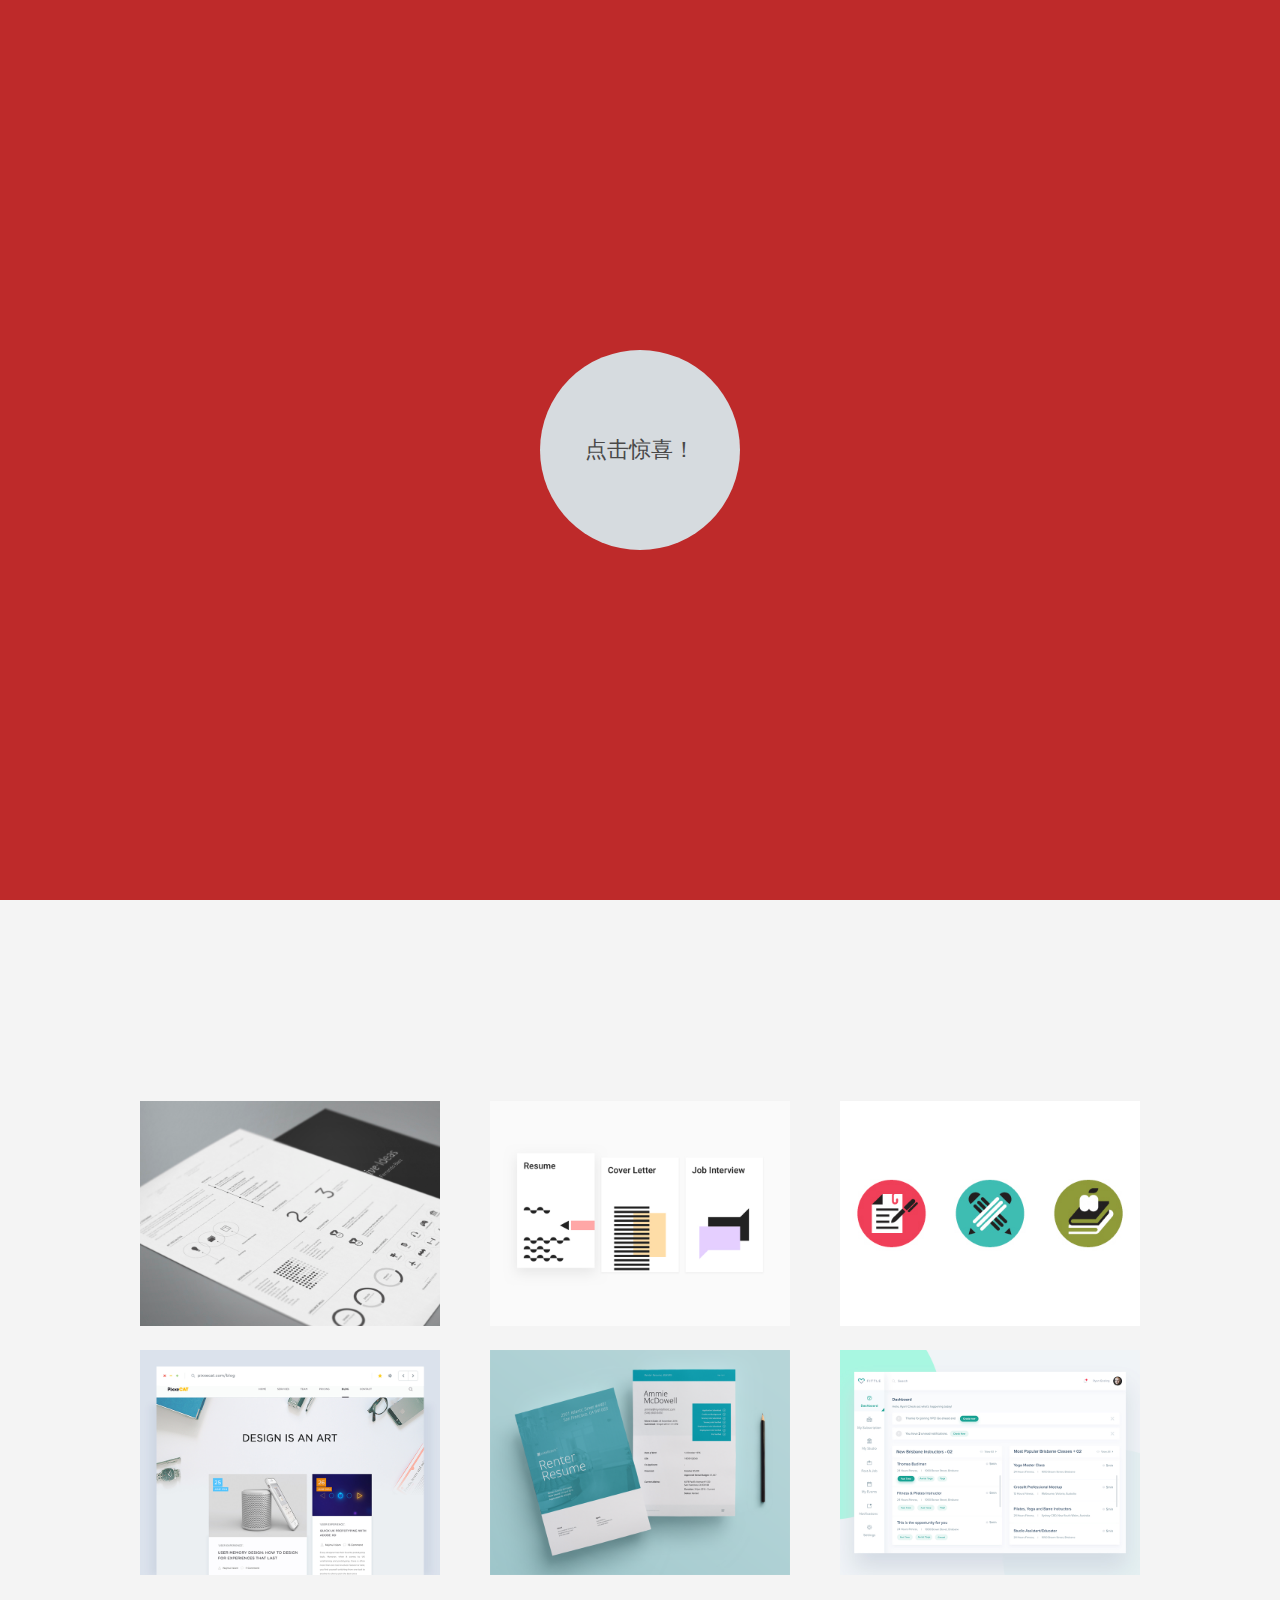
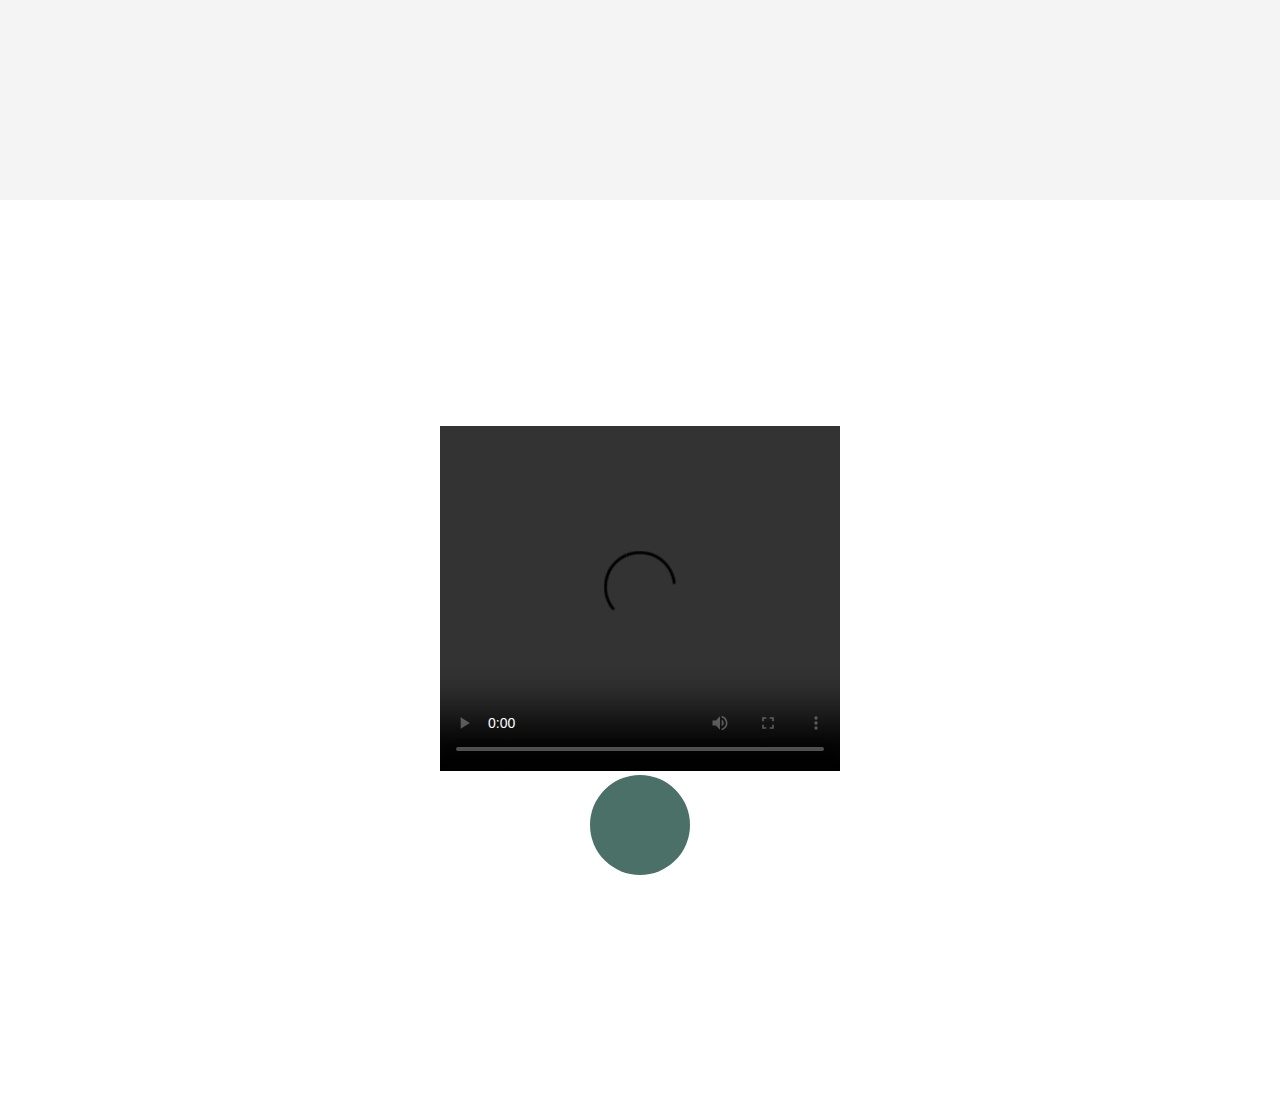
==== Birthday.html @ b4b4a497 "2" ====
<!DOCTYPE html>
<html lang="zh-en">
    <head>
        <title></title>
        <meta charset="UTF-8">
        <meta name="viewport" content="width=device-width,initial-scale=1.0">
        <meta http-equiv="X-UA-Compatible" content="ie=edge">
        <link rel="stylesheet" href="birth.css">
        <script src='js/click.js' type='text/javascript'></script>
    </head>
    <body>
        <section class="Animation">
            <div id="text" class="text" onclick="dianwo()">
                <p>点击惊喜！</p>
            </div>
            <div id="music" class="music">
                <div class="shuohua">
                    <label>我的世界我做主！</label>
                </div>
                <audio width="420px" controls="controls" loop="true">     <!-- autoplay="autoplay" -->
                    <source src="dj.mp3" type="audio/mpeg"></source>
                </audio>
            </div>
        </section>
        <section class="Picture">
            <ul>
                <li>
                    <div class="myimg">
                        <img src="images/z1.jpg" alt="">
                    </div>
                </li>
                <li>
                    <div class="myimg">
                        <img src="images/z2.jpg" alt="">
                    </div>
                </li>
                <li>
                    <div class="myimg">
                        <img src="images/z3.jpg" alt="">
                    </div>
                </li>
                <li>
                    <div class="myimg">
                        <img src="images/z4.jpg" alt="">
                    </div>
                </li>
                <li>
                    <div class="myimg">
                        <img src="images/z5.png" alt="">
                    </div>
                </li>
                <li>
                    <div class="myimg">
                        <img src="images/z6.jpg" alt="">
                    </div>
                </li>
            </ul>
        </section>
        <section class="Click">
            <div class="voice">
                <video width="400px" height="345px" controls="controls"> 
                    <source src="a.mp4" type="video/mp4"></source> 
                </video>
            </div>
            <div class="wodian" onclick="window.location='http://www.baidu.com'"></div>
        </section>
    </body>
</html>
---- birth.css ----
*{
    margin: 0;
    padding: 0;
    box-sizing: border-box;
}
img{
    max-width: 100%;
}
ul{
    list-style: none;
}
a{
    text-decoration: none;
    color:inherit;
}

@keyframes rloading{
    0%{
        transform: scale(1);
        opacity: 1;
    }
    100%{
        transform: scale(.3);
        opacity: 0.3;
    }
}

section.Animation{
    height: 100vh;
    display: flex;
    justify-content: center;
    align-items: center;
    flex-direction: column;
    background-color: rgb(190, 42, 42);
}
section.Animation .text{
    height: 200px;
    width: 200px;
    border-radius: 50%;
    font-size: 22px;
    color: #494949;
    background-color: rgb(214, 219, 223);
    display: flex;
    justify-content: center;
    align-items: center;
    flex-direction: column;
    cursor: pointer;
    animation:rloading 1.8s ease infinite alternate;
}
section.Animation .music{
    max-width: 420px;
    height: 100vh;
    display: none;
    justify-content: center;
    align-items: center;
    flex-direction: column;
}
section.Animation .music .shuohua{
    height: 90vh;
    max-width: 420px;
    margin-top: 1vh;
    flex-direction: column;
    justify-content: center;
    line-height: 90vh;
    text-align: center;
    font-size: 20px;
    color: white;
    background-color: aqua;
}
section.Picture{
    height: 100vh;
    background: rgb(244,244,244);
    display: flex;
    flex-direction: column;
    justify-content: center;
    align-items: center;
}
@media (max-width:420px){
    section.Picture{
        height: auto;
        min-height: 100vh;
    }
}
section.Picture img{
    max-width: 300px;
}
section.Picture > ul{
    display: flex;
    flex-wrap: wrap;
    max-width: 1000px;
    justify-content: space-between;
}
section.Picture > ul >li{
    margin-bottom: 20px;
}
@media (max-width:420px){
    section.Picture{
        padding: 1em;
    }
    section.Picture > ul{
        justify-content: center;
    }
}
section.Click{
    height: 100vh;
    display: flex;
    justify-content: center;
    align-items: center;
    flex-direction: column;
}
section.Click .wodian{
    height: 100px;
    width: 100px;
    border-radius: 50%;
    background-color: rgb(74, 112, 104);
    display: flex;
    justify-content: center;
    align-items: center;
    flex-direction: column;
    cursor: pointer;
}
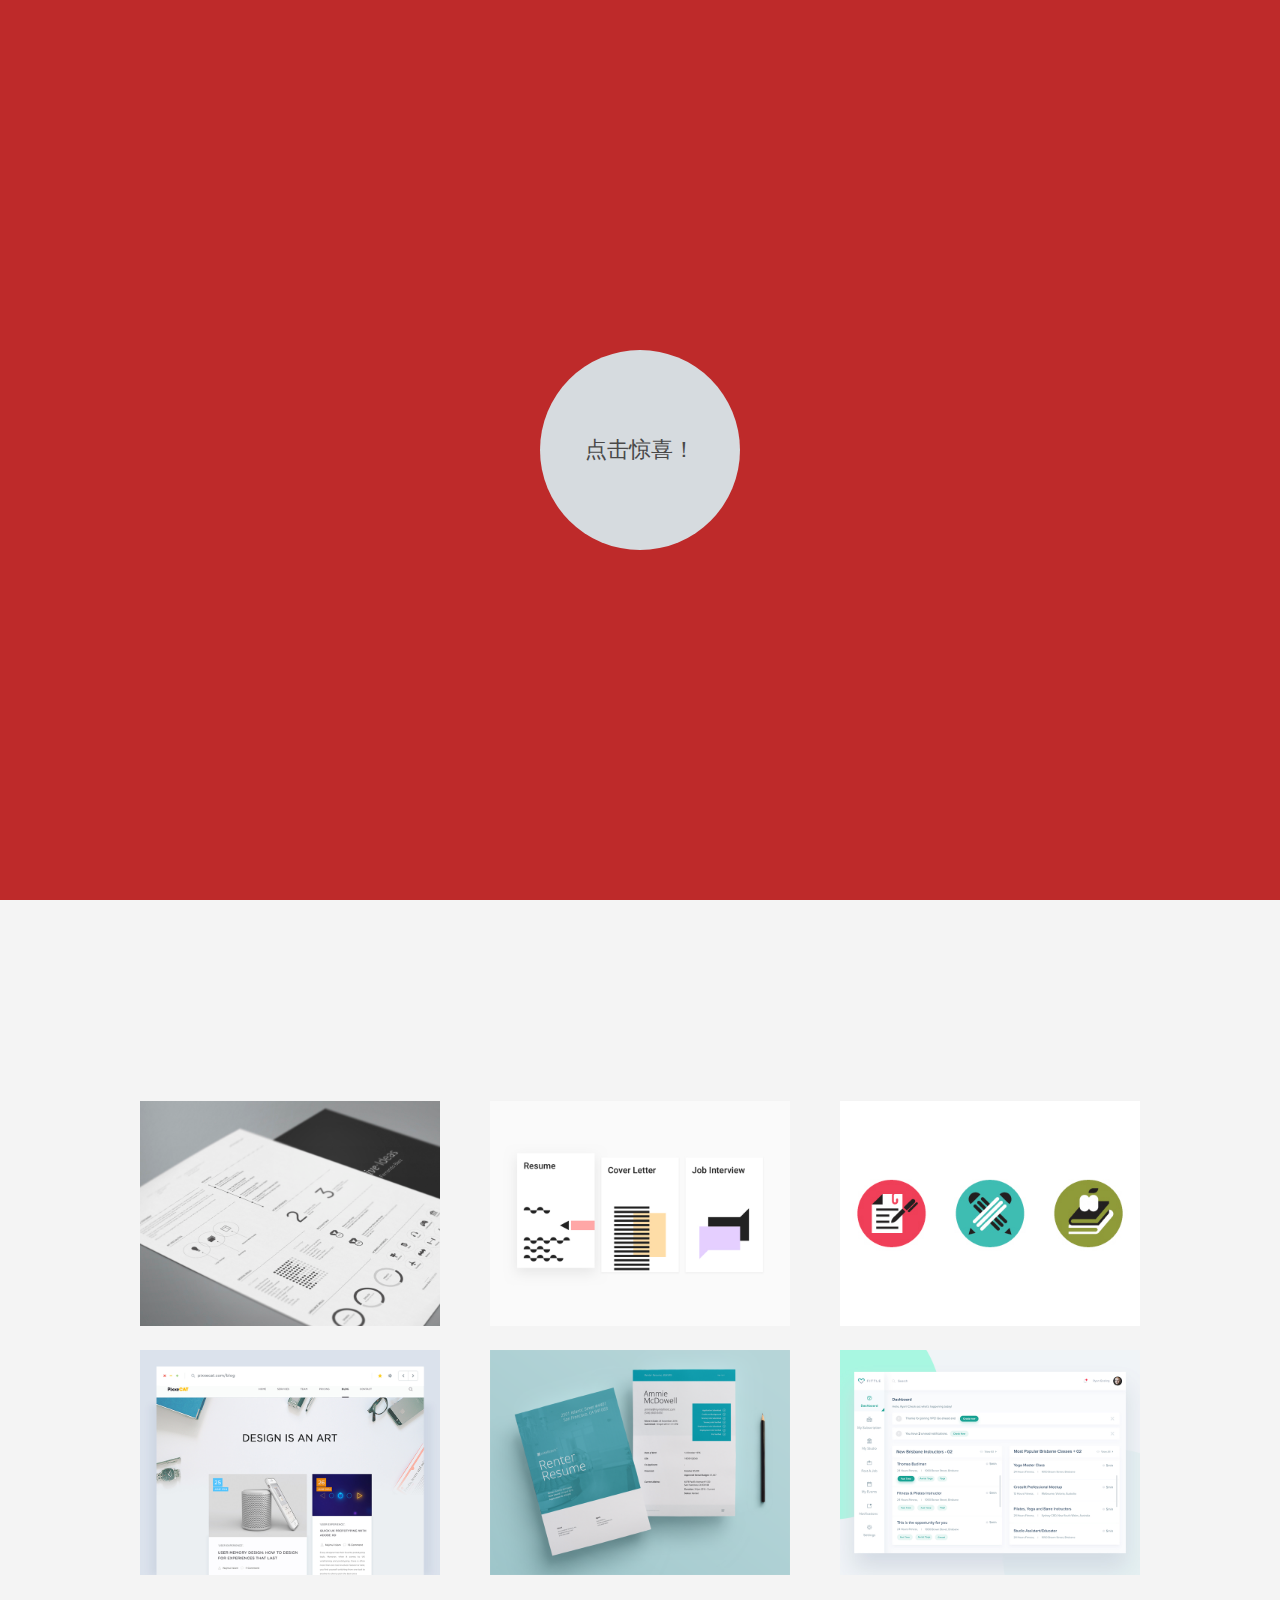
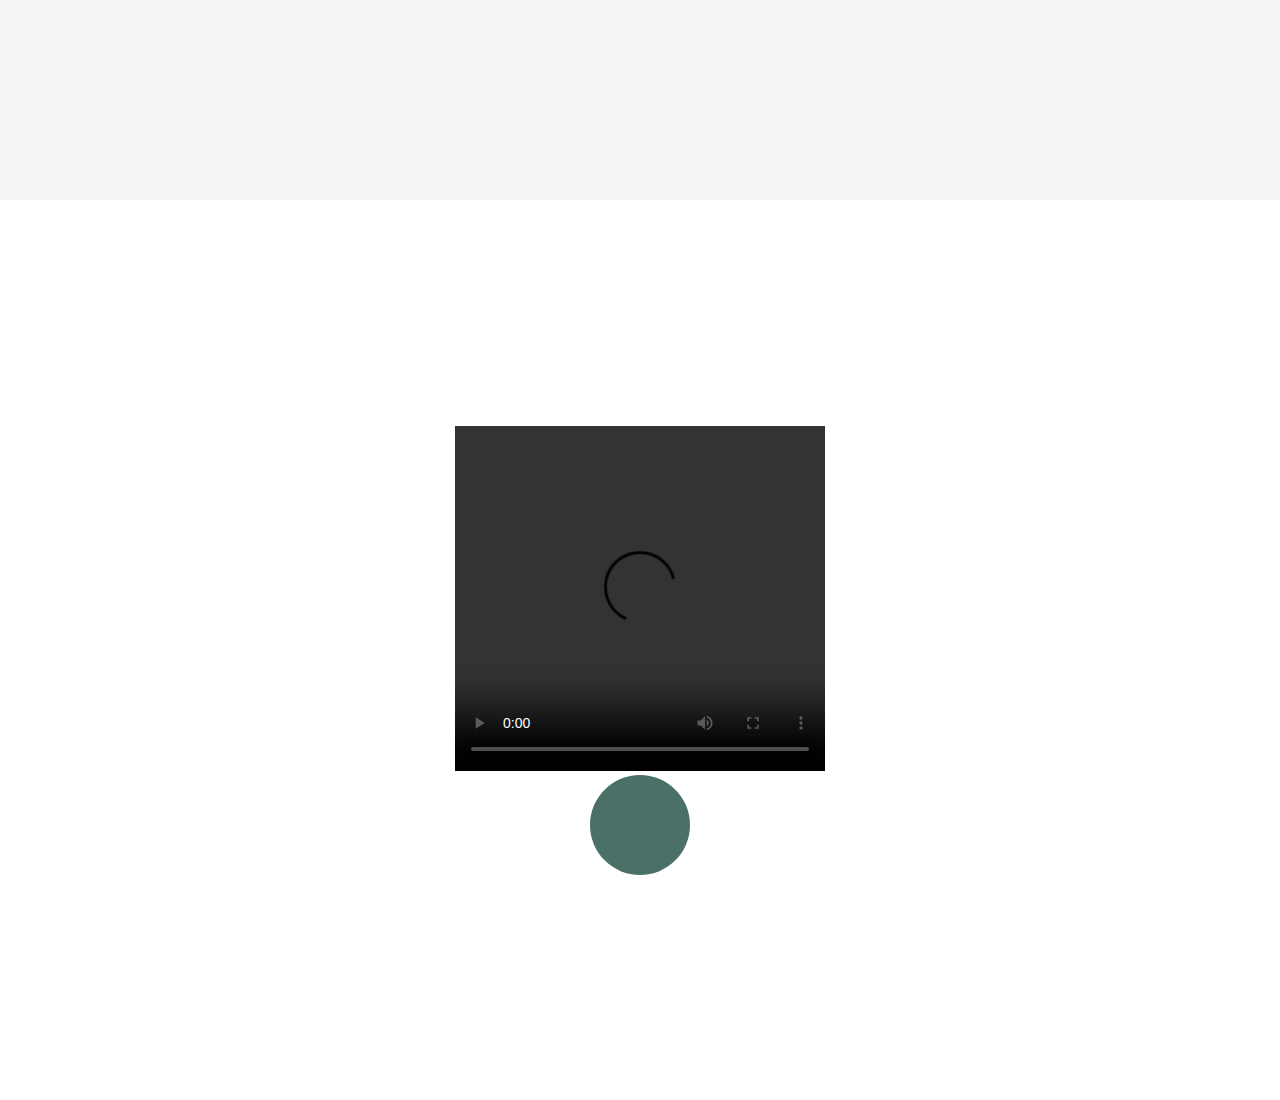
==== commit 3b724288: "4" ====
--- a/Birthday.html
+++ b/Birthday.html
@@ -58,7 +58,7 @@
         </section>
         <section class="Click">
             <div class="voice">
-                <video width="400px" height="345px" controls="controls"> 
+                <video width="370px" height="345px" controls="controls"> 
                     <source src="a.mp4" type="video/mp4"></source> 
                 </video>
             </div>
--- a/birth.css
+++ b/birth.css
@@ -48,7 +48,6 @@
     animation:rloading 1.8s ease infinite alternate;
 }
 section.Animation .music{
-    max-width: 420px;
     height: 100vh;
     display: none;
     justify-content: center;
@@ -57,7 +56,6 @@
 }
 section.Animation .music .shuohua{
     height: 90vh;
-    max-width: 420px;
     margin-top: 1vh;
     flex-direction: column;
     justify-content: center;
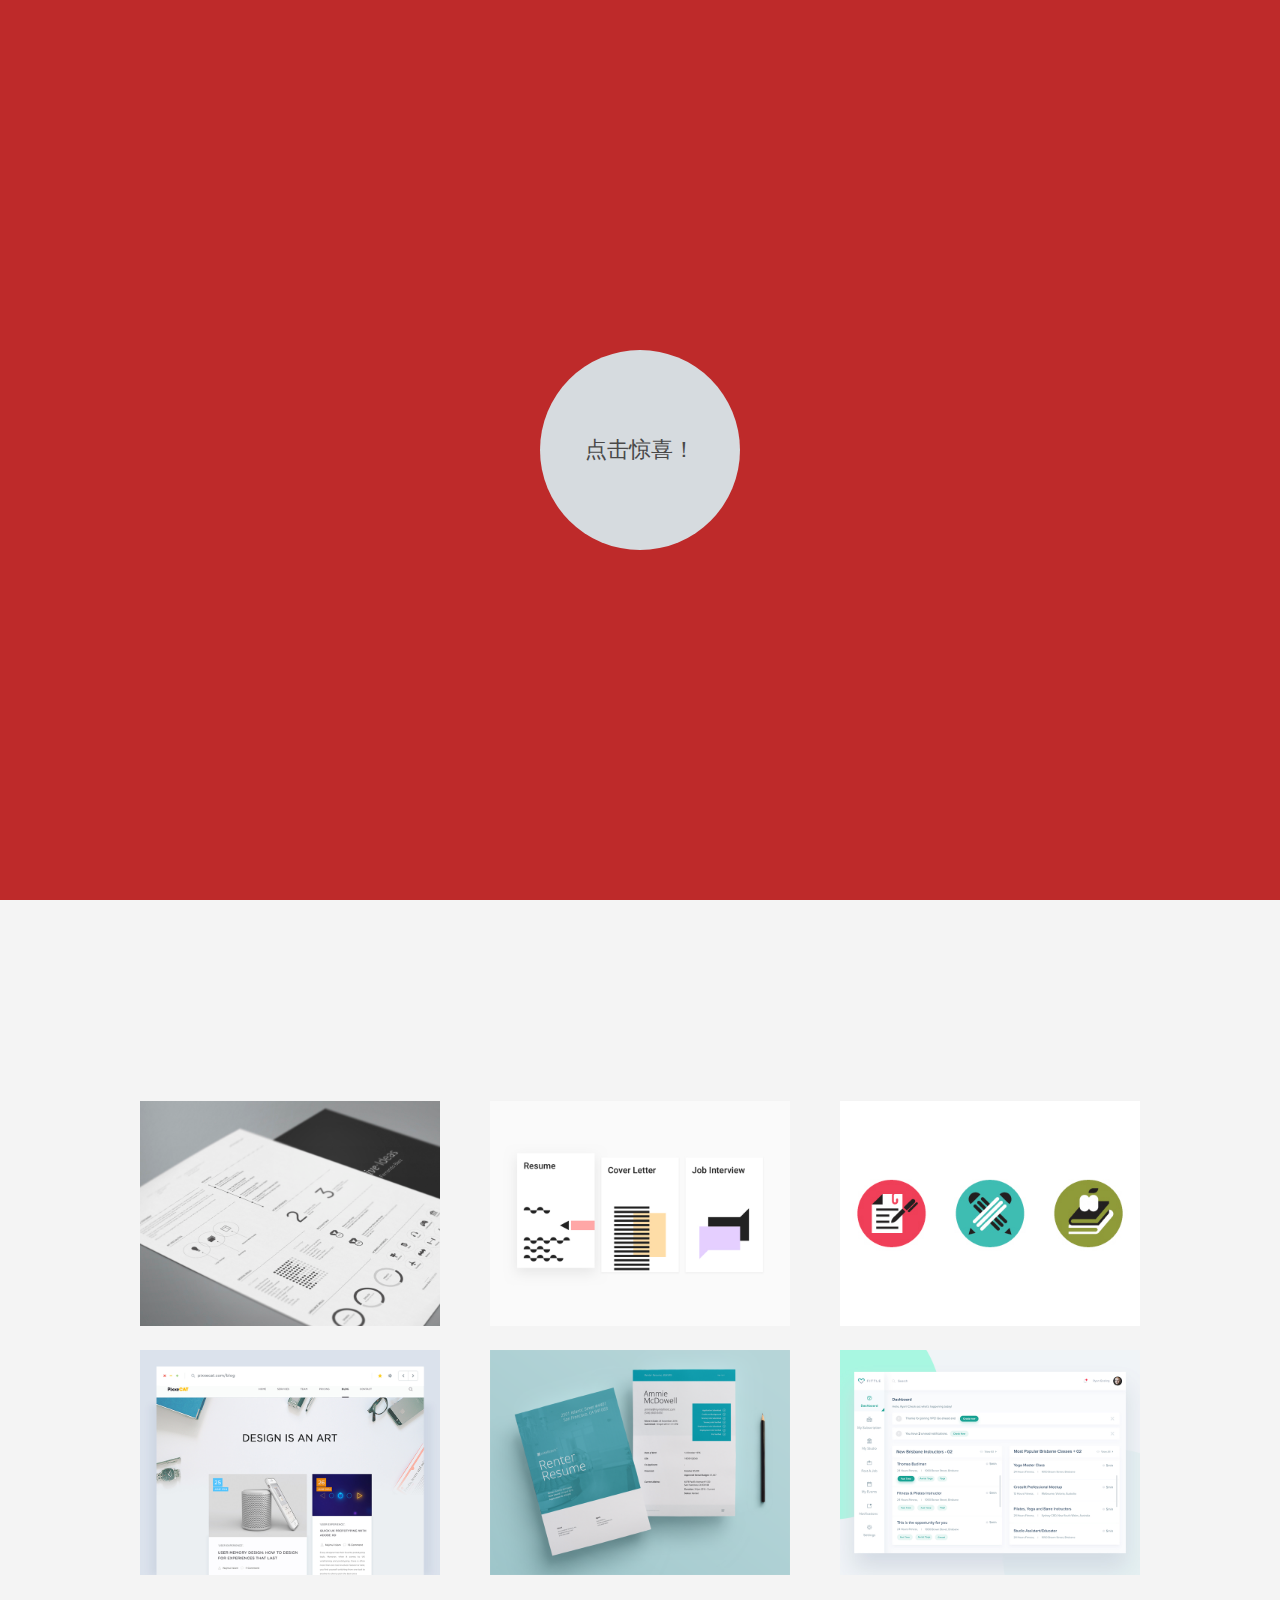
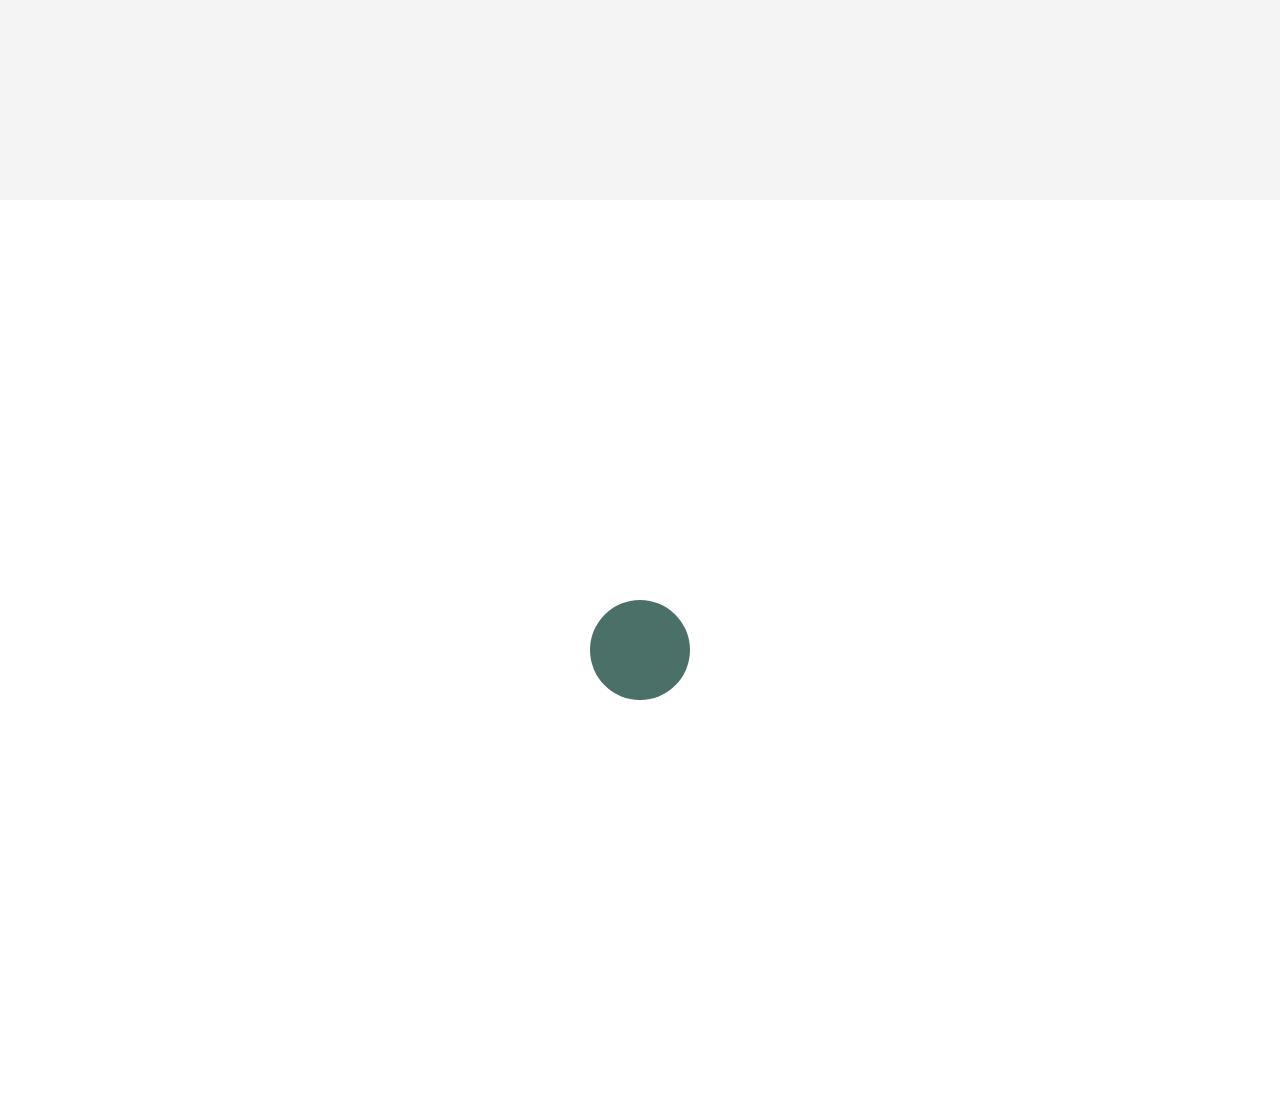
==== commit 7e6c9de9: "5" ====
--- a/Birthday.html
+++ b/Birthday.html
@@ -57,12 +57,12 @@
             </ul>
         </section>
         <section class="Click">
-            <div class="voice">
-                <video width="370px" height="345px" controls="controls"> 
+            <div id="voice" class="voice">
+                <video width="370px" height="650px" controls="controls"> 
                     <source src="a.mp4" type="video/mp4"></source> 
                 </video>
             </div>
-            <div class="wodian" onclick="window.location='http://www.baidu.com'"></div>
+            <div id="wodian" class="wodian" onclick="bofang()"></div>
         </section>
     </body>
 </html>--- a/birth.css
+++ b/birth.css
@@ -116,4 +116,12 @@
     align-items: center;
     flex-direction: column;
     cursor: pointer;
+}
+section.Click .voice{
+    height: 100vh;
+    margin-top: 10px;
+    display: none;
+    justify-content: center;
+    align-items: center;
+    flex-direction: column;
 }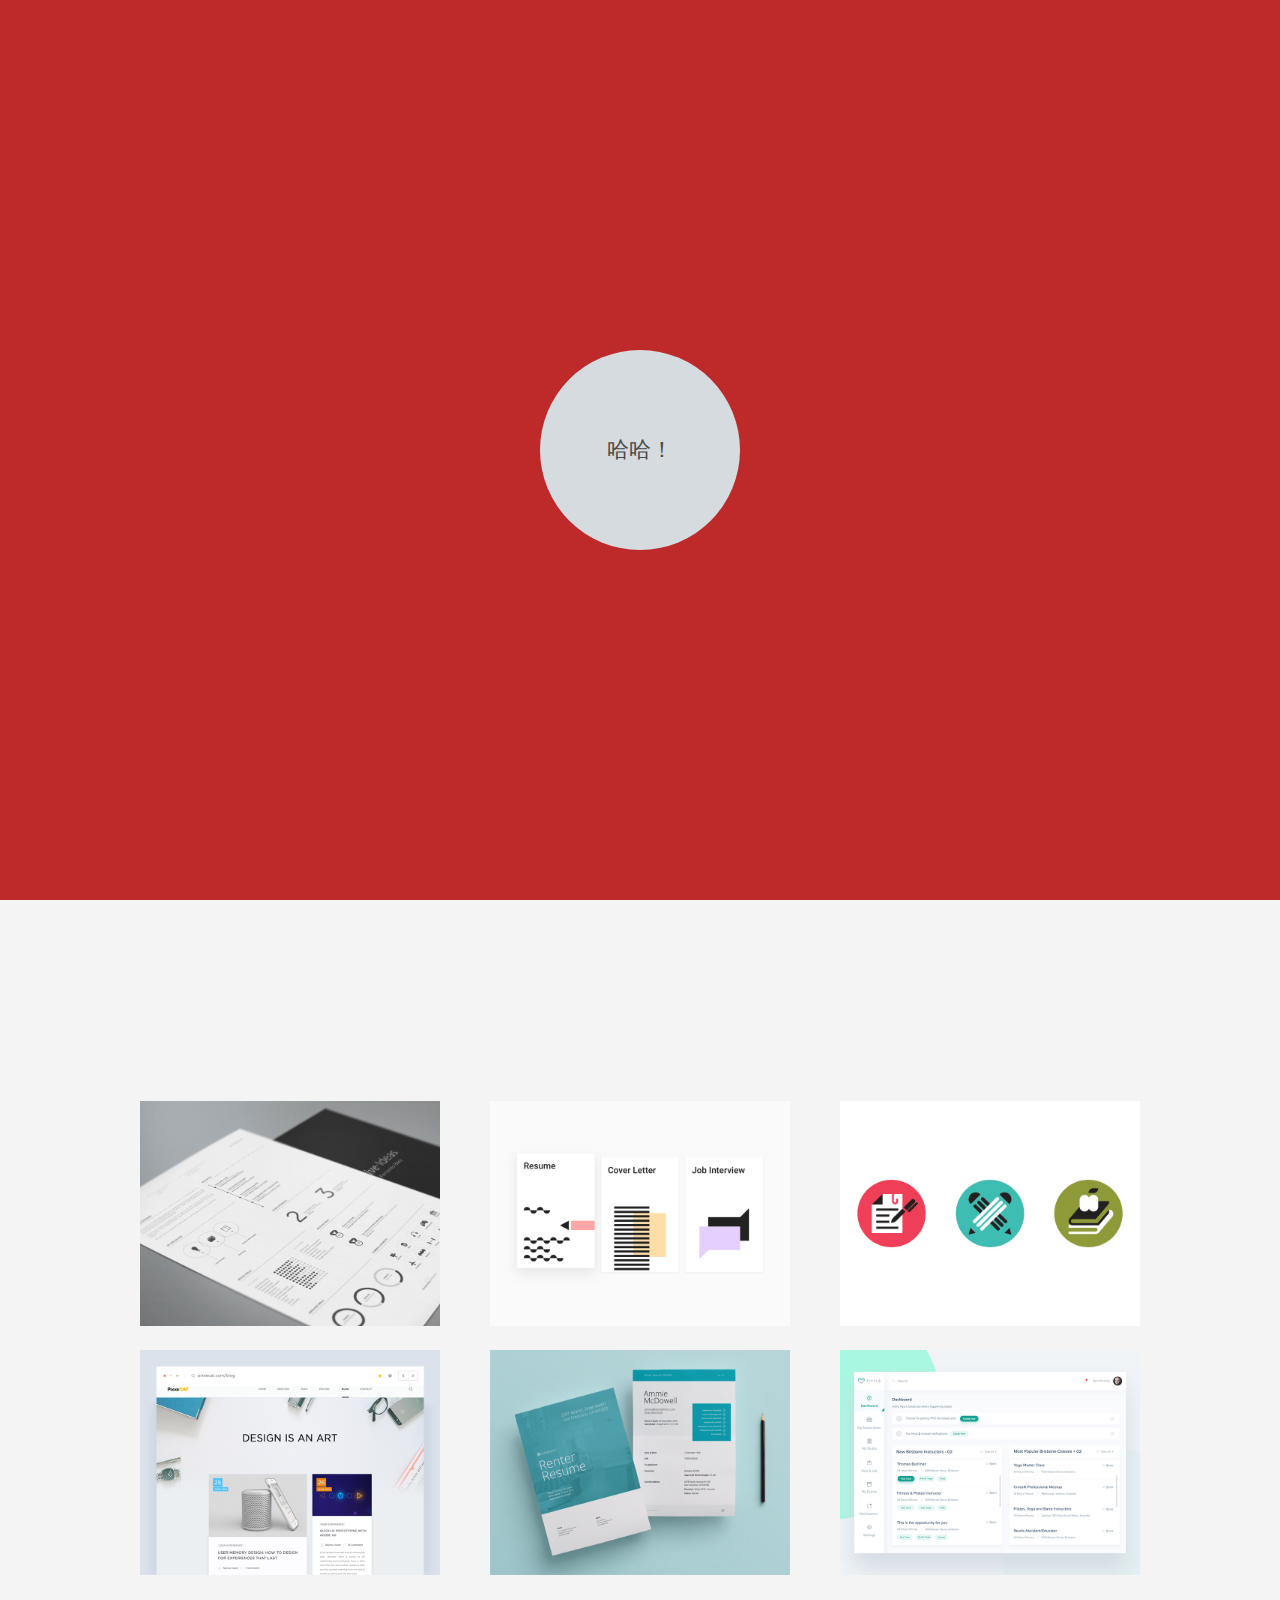
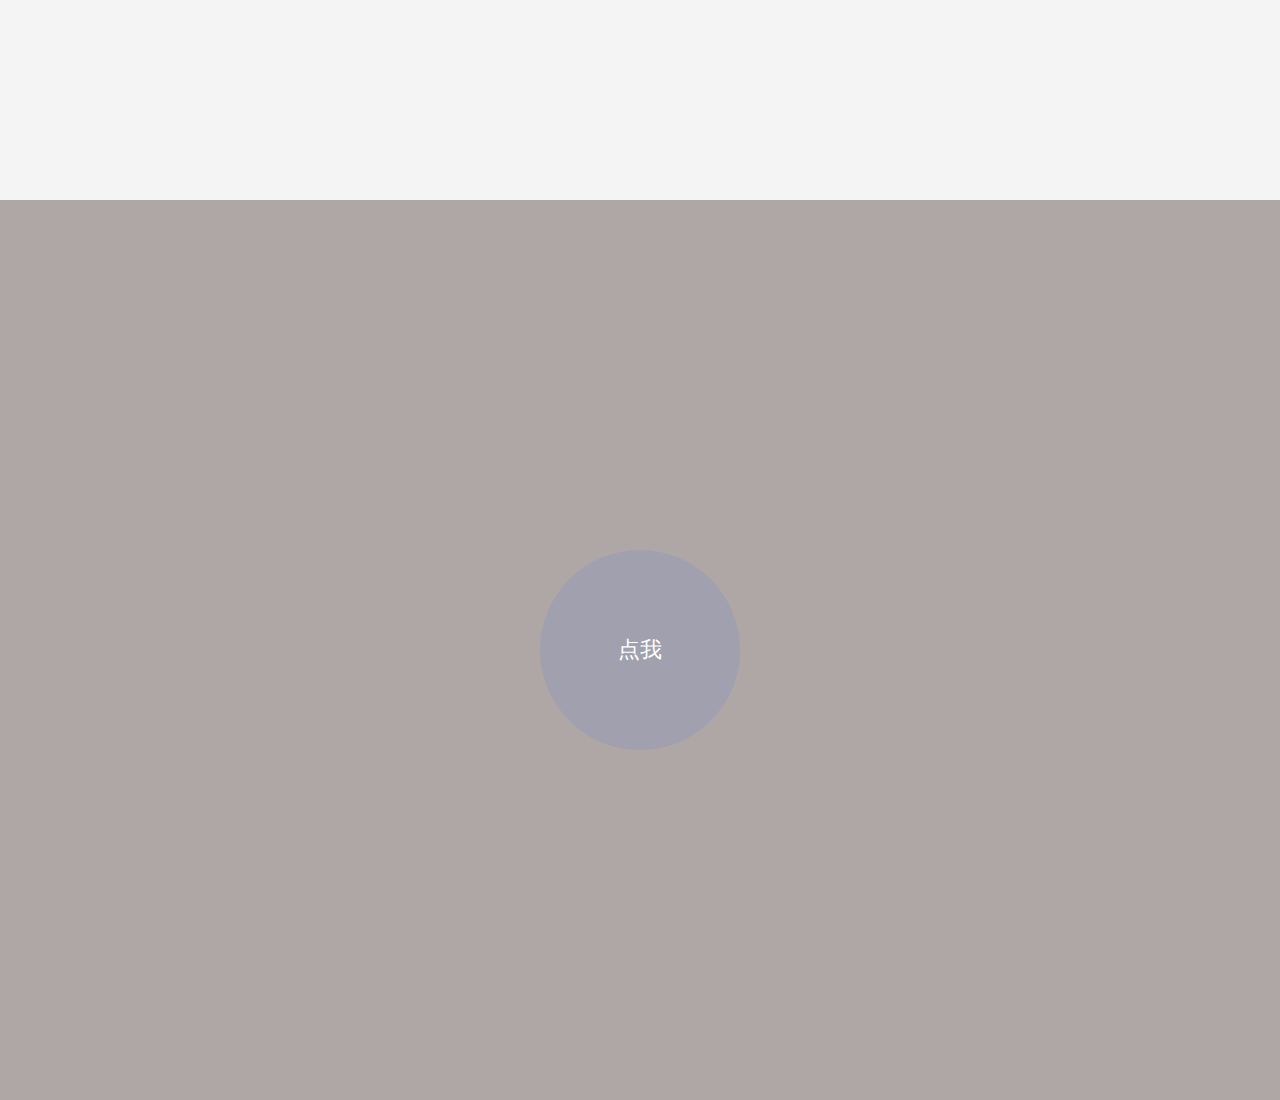
==== commit 791099be: "6" ====
--- a/Birthday.html
+++ b/Birthday.html
@@ -10,14 +10,14 @@
     </head>
     <body>
         <section class="Animation">
-            <div id="text" class="text" onclick="dianwo()">
-                <p>点击惊喜！</p>
+            <div id="text" class="text">
+                <p>哈哈！</p>
             </div>
             <div id="music" class="music">
                 <div class="shuohua">
                     <label>我的世界我做主！</label>
                 </div>
-                <audio width="420px" controls="controls" loop="true">     <!-- autoplay="autoplay" -->
+                <audio width="420px" controls="controls" loop="true" autoplay="autoplay">     <!-- autoplay="autoplay" -->
                     <source src="dj.mp3" type="audio/mpeg"></source>
                 </audio>
             </div>
@@ -58,11 +58,11 @@
         </section>
         <section class="Click">
             <div id="voice" class="voice">
-                <video width="370px" height="650px" controls="controls"> 
+                <video width="370px" height="610px" controls="controls" autoplay="autoplay" loop="true"> 
                     <source src="a.mp4" type="video/mp4"></source> 
                 </video>
             </div>
-            <div id="wodian" class="wodian" onclick="bofang()"></div>
+            <div id="wodian" class="wodian" onclick="bofang()">点我</div>
         </section>
     </body>
 </html>--- a/birth.css
+++ b/birth.css
@@ -13,7 +13,6 @@
     text-decoration: none;
     color:inherit;
 }
-
 @keyframes rloading{
     0%{
         transform: scale(1);
@@ -73,7 +72,7 @@
     justify-content: center;
     align-items: center;
 }
-@media (max-width:420px){
+@media (max-width:400px){
     section.Picture{
         height: auto;
         min-height: 100vh;
@@ -91,7 +90,7 @@
 section.Picture > ul >li{
     margin-bottom: 20px;
 }
-@media (max-width:420px){
+@media (max-width:400px){
     section.Picture{
         padding: 1em;
     }
@@ -105,13 +104,16 @@
     justify-content: center;
     align-items: center;
     flex-direction: column;
+    background-color: rgb(175, 166, 166);
 }
 section.Click .wodian{
-    height: 100px;
-    width: 100px;
+    height: 200px;
+    width: 200px;
     border-radius: 50%;
-    background-color: rgb(74, 112, 104);
+    background-color: rgb(161, 160, 175);
     display: flex;
+    font-size: 22px;
+    color: white;
     justify-content: center;
     align-items: center;
     flex-direction: column;
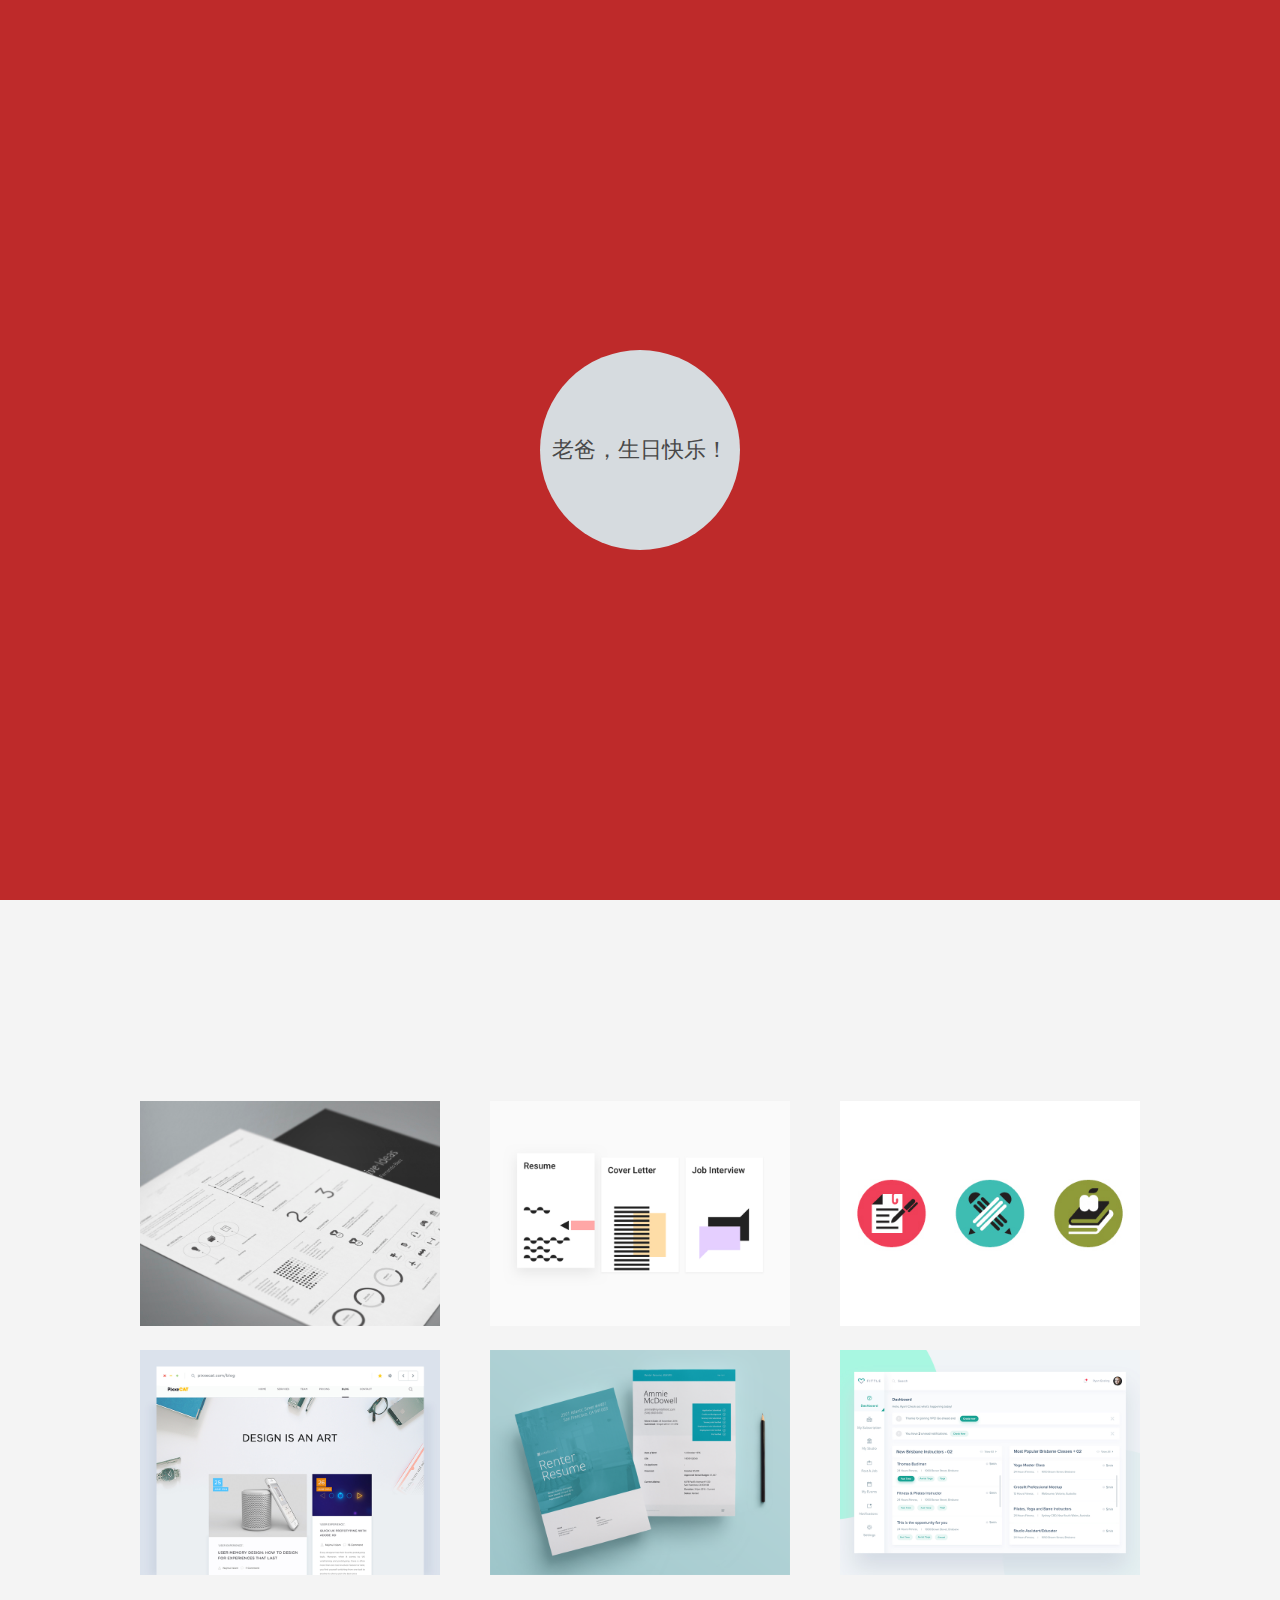
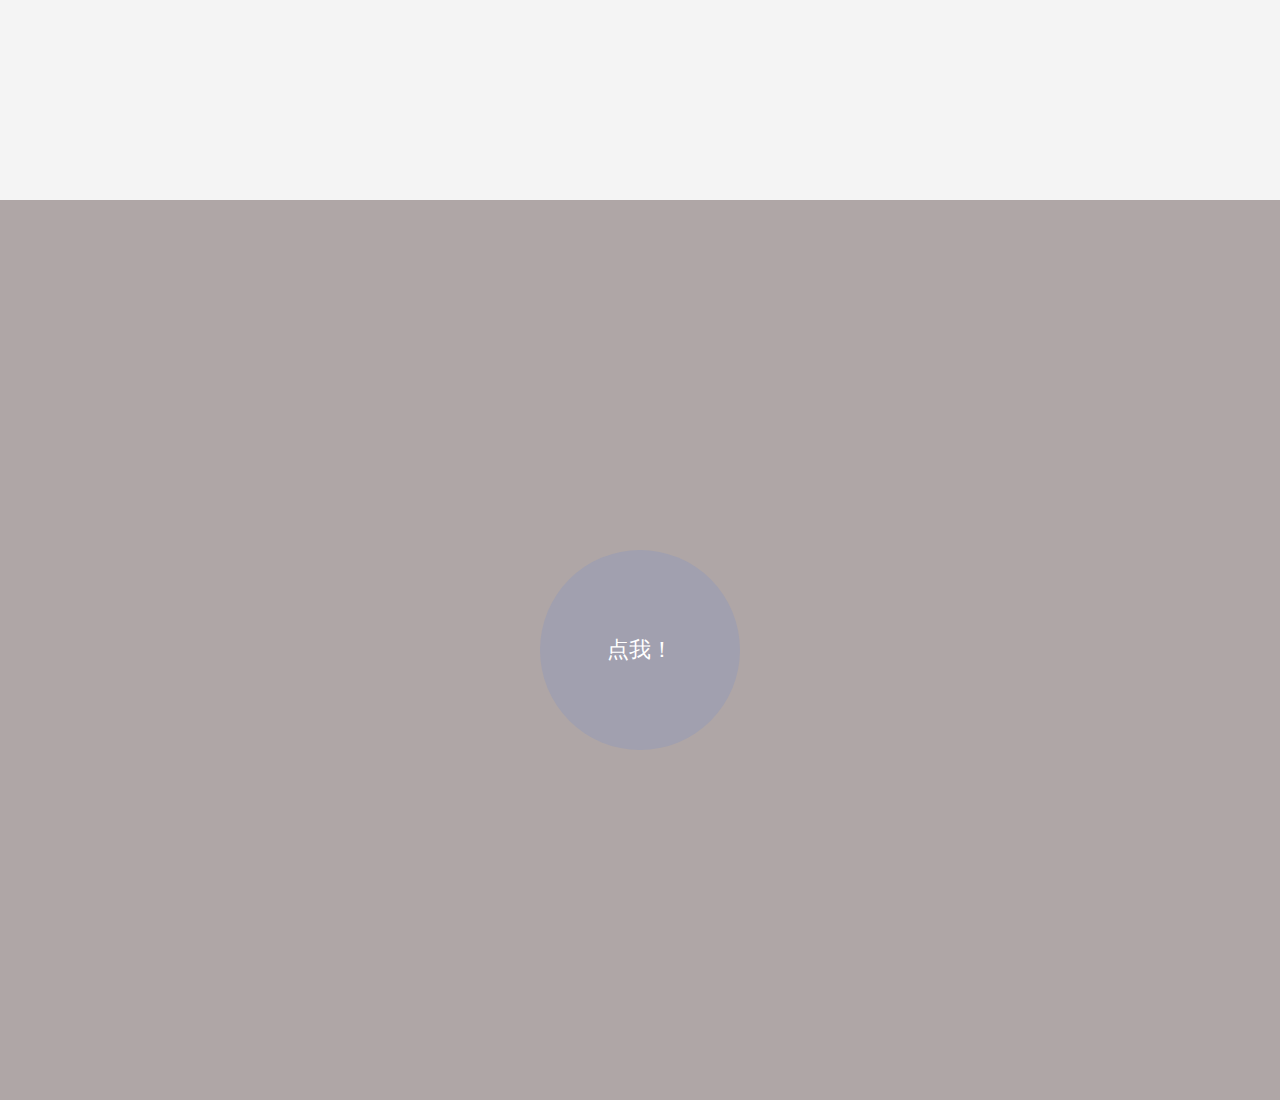
==== commit 74d07e92: "9" ====
--- a/Birthday.html
+++ b/Birthday.html
@@ -11,7 +11,7 @@
     <body>
         <section class="Animation">
             <div id="text" class="text">
-                <p>哈哈！</p>
+                <p>老爸，生日快乐！</p>
             </div>
             <div id="music" class="music">
                 <div class="shuohua">
@@ -62,7 +62,7 @@
                     <source src="a.mp4" type="video/mp4"></source> 
                 </video>
             </div>
-            <div id="wodian" class="wodian" onclick="bofang()">点我</div>
+            <div id="wodian" class="wodian" onclick="bofang()">点我！</div>
         </section>
     </body>
 </html>--- a/birth.css
+++ b/birth.css
@@ -44,6 +44,10 @@
     align-items: center;
     flex-direction: column;
     cursor: pointer;
+    -webkit-animation:rloading 1.8s ease infinite alternate;
+    -moz-animation:rloading 1.8s ease infinite alternate;
+    -ms-animation:rloading 1.8s ease infinite alternate;
+    -o-animation:rloading 1.8s ease infinite alternate;
     animation:rloading 1.8s ease infinite alternate;
 }
 section.Animation .music{
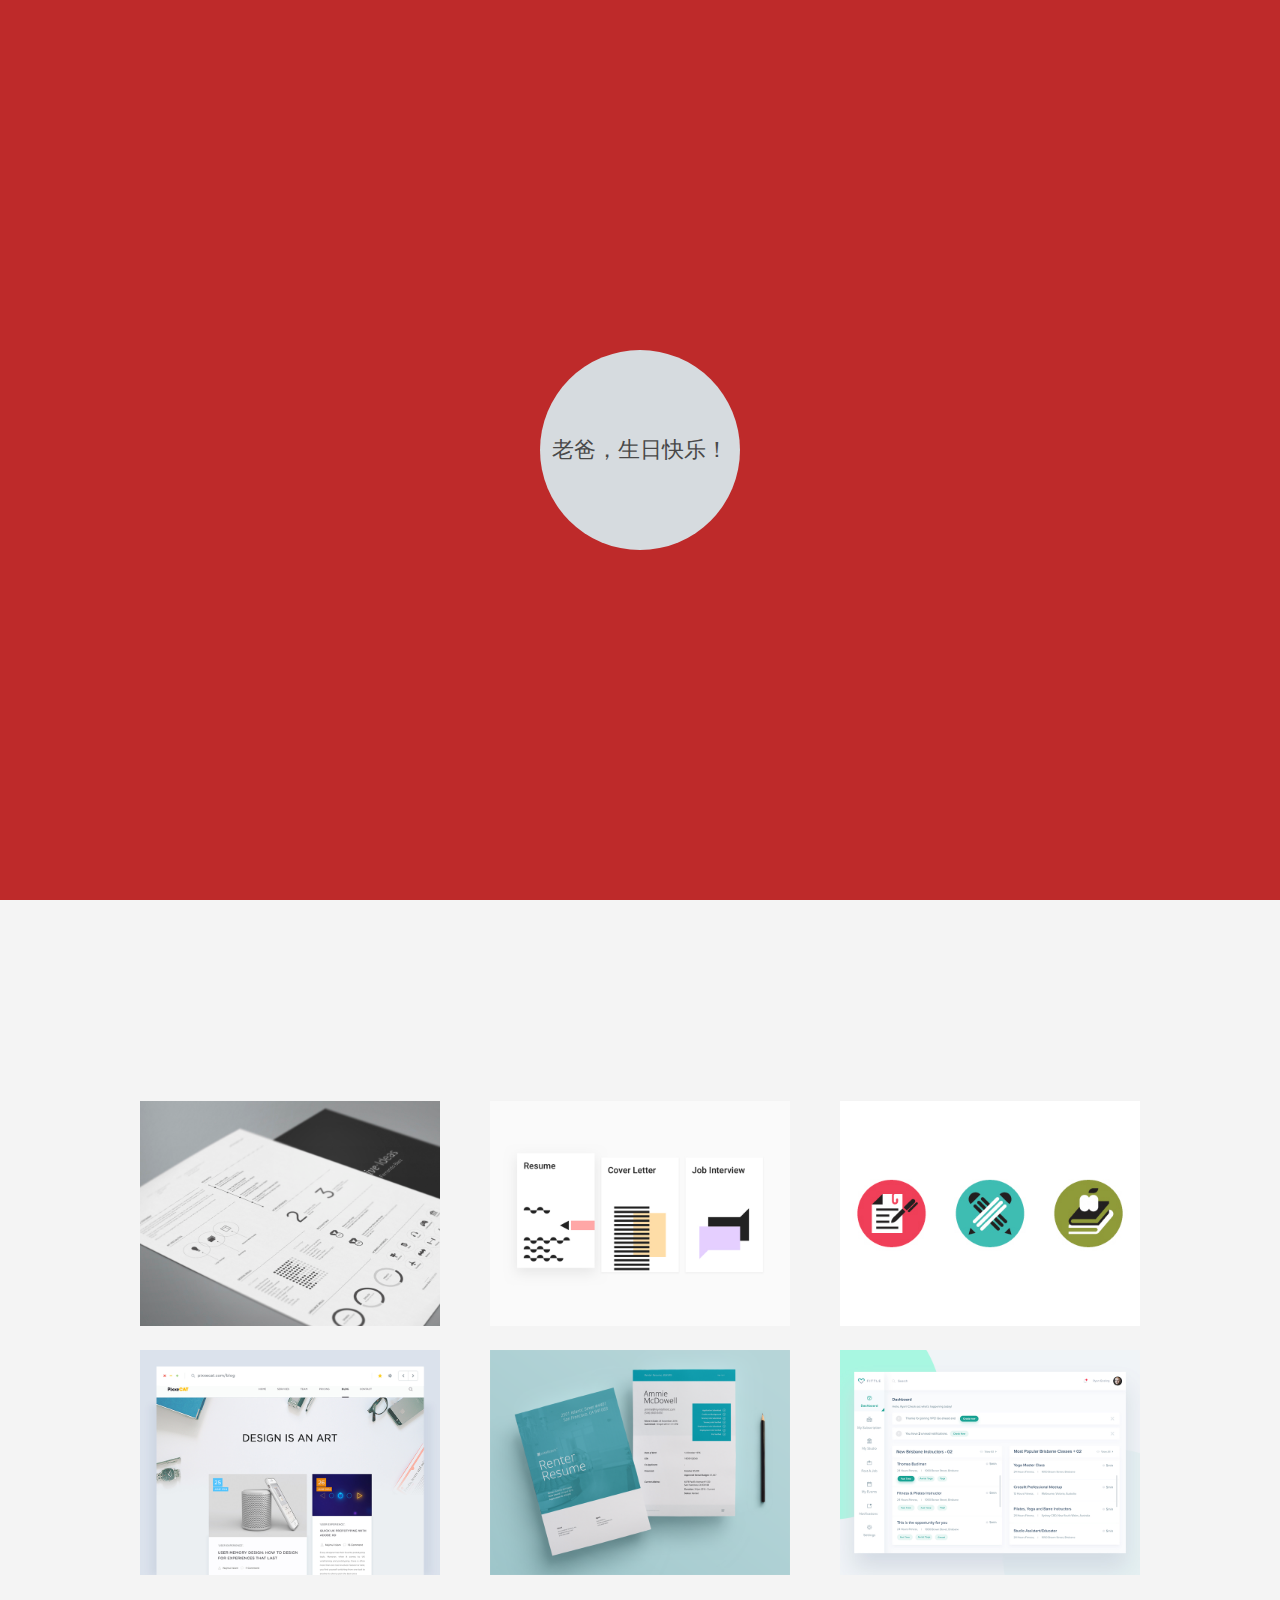
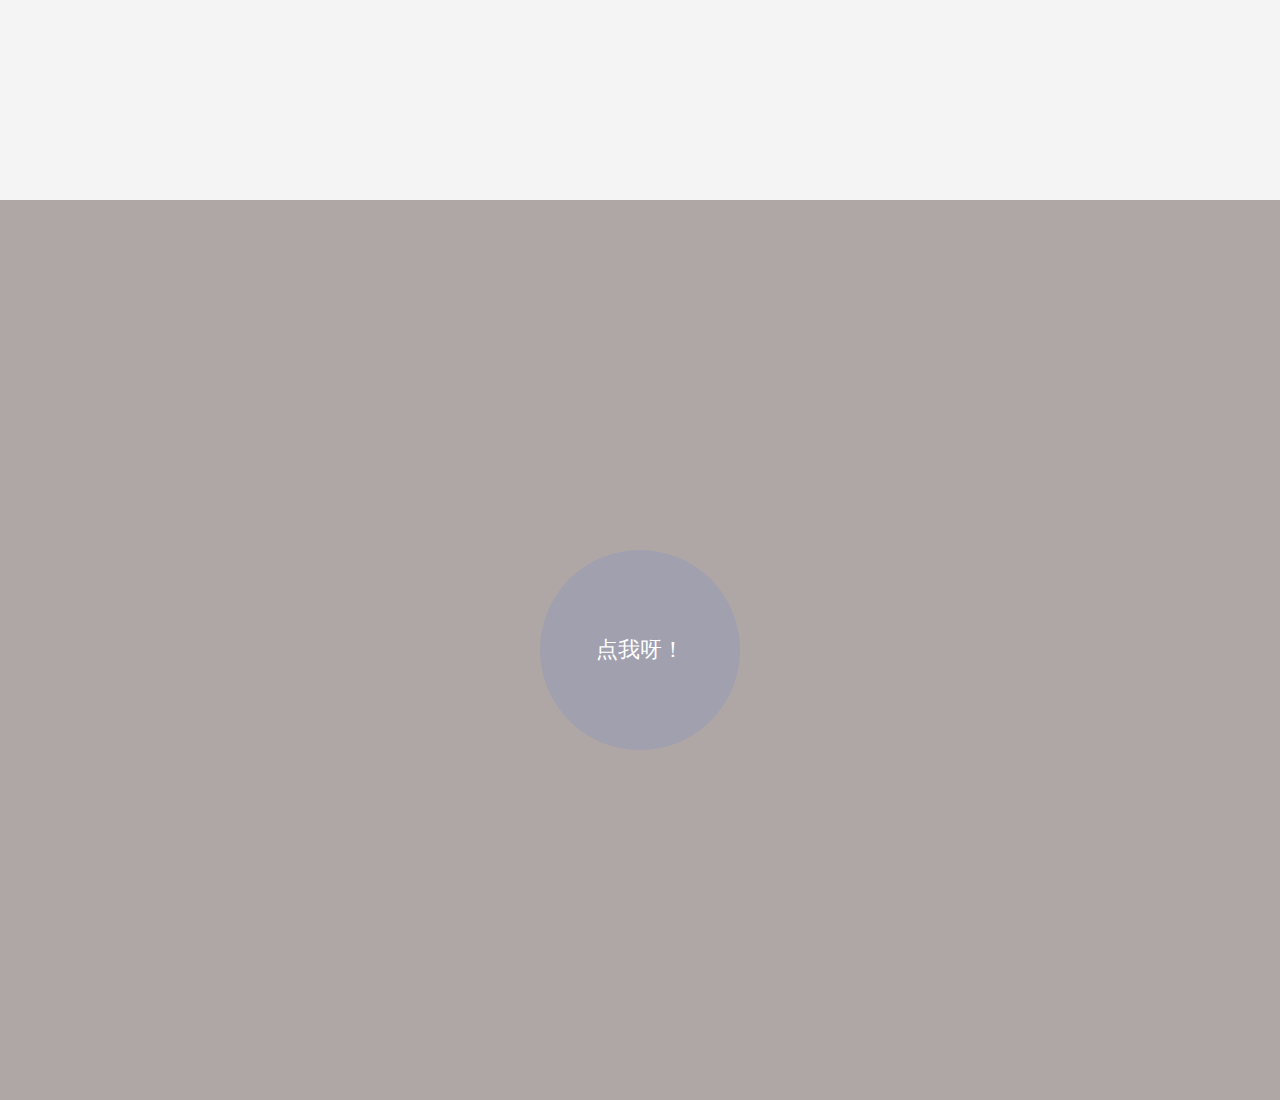
==== commit b4444ea5: "呀" ====
--- a/Birthday.html
+++ b/Birthday.html
@@ -62,7 +62,7 @@
                     <source src="a.mp4" type="video/mp4"></source> 
                 </video>
             </div>
-            <div id="wodian" class="wodian" onclick="bofang()">点我！</div>
+            <div id="wodian" class="wodian" onclick="bofang()">点我呀！</div>
         </section>
     </body>
 </html>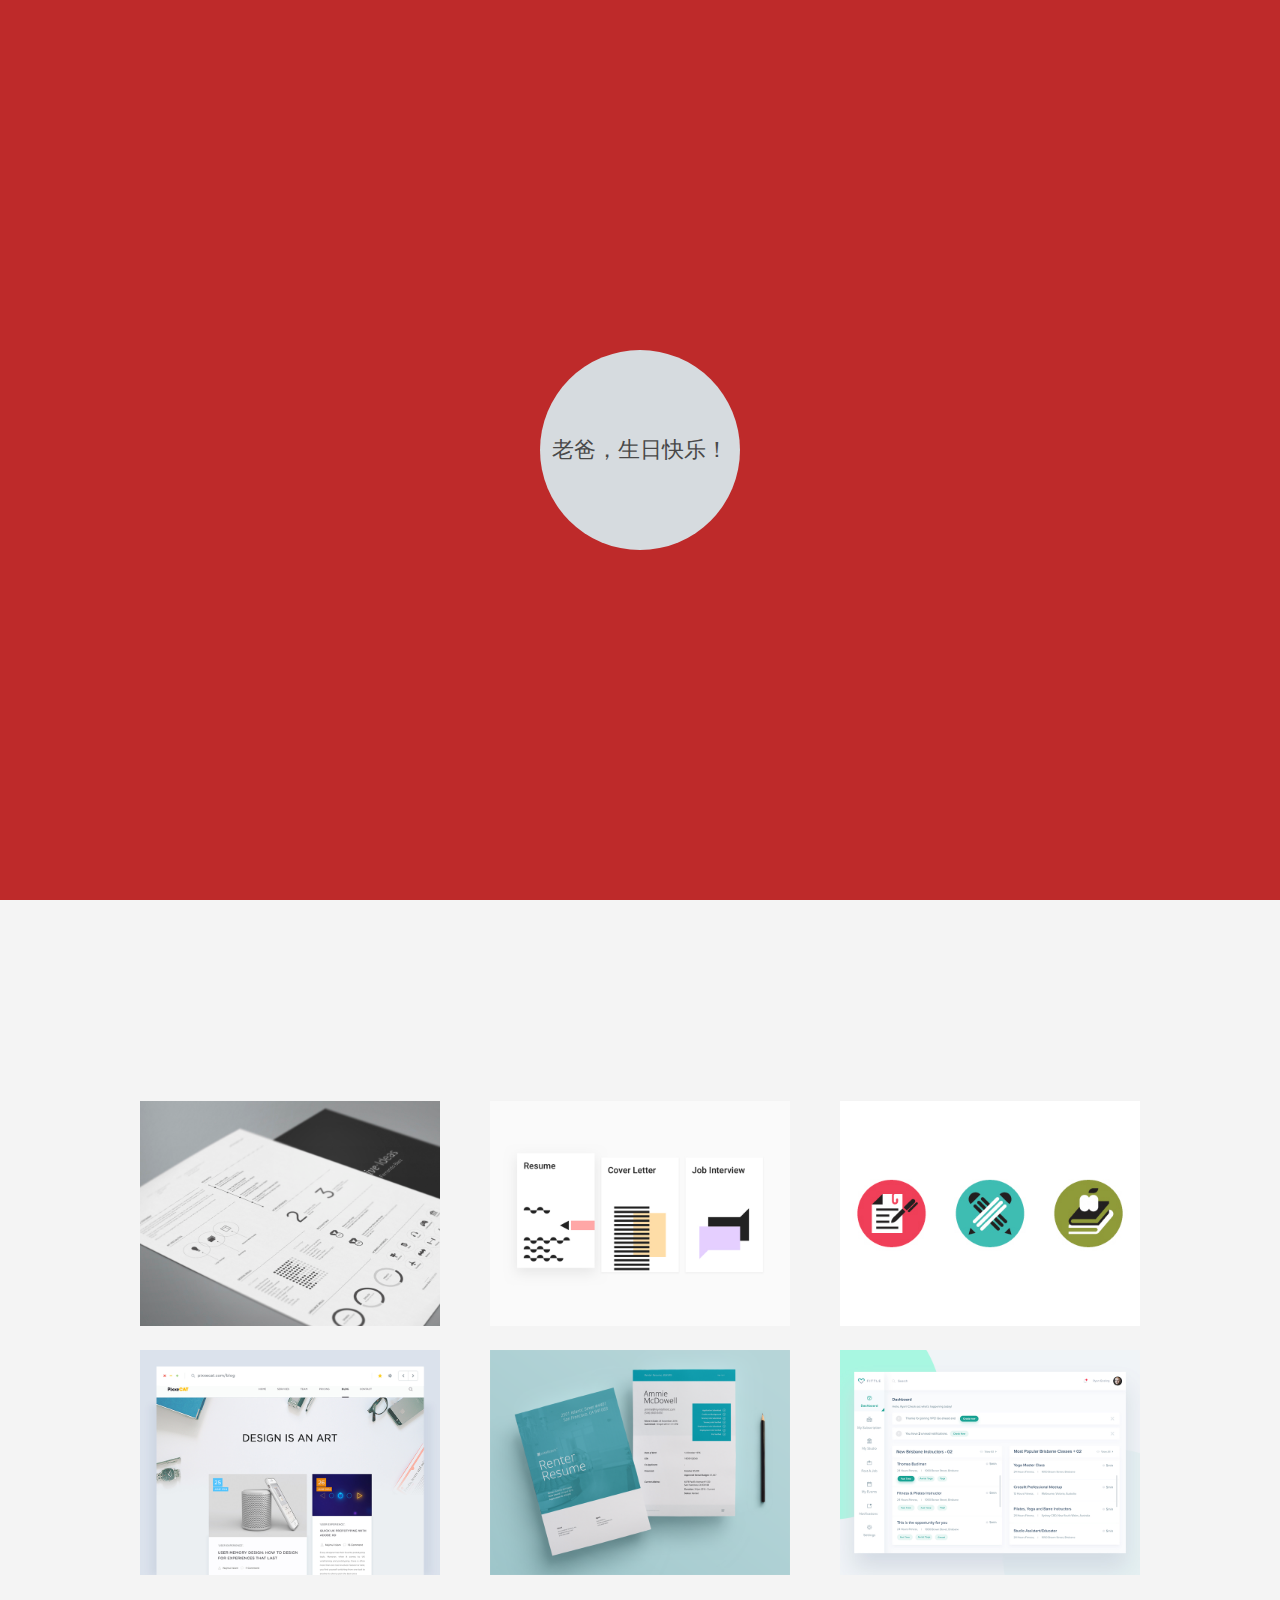
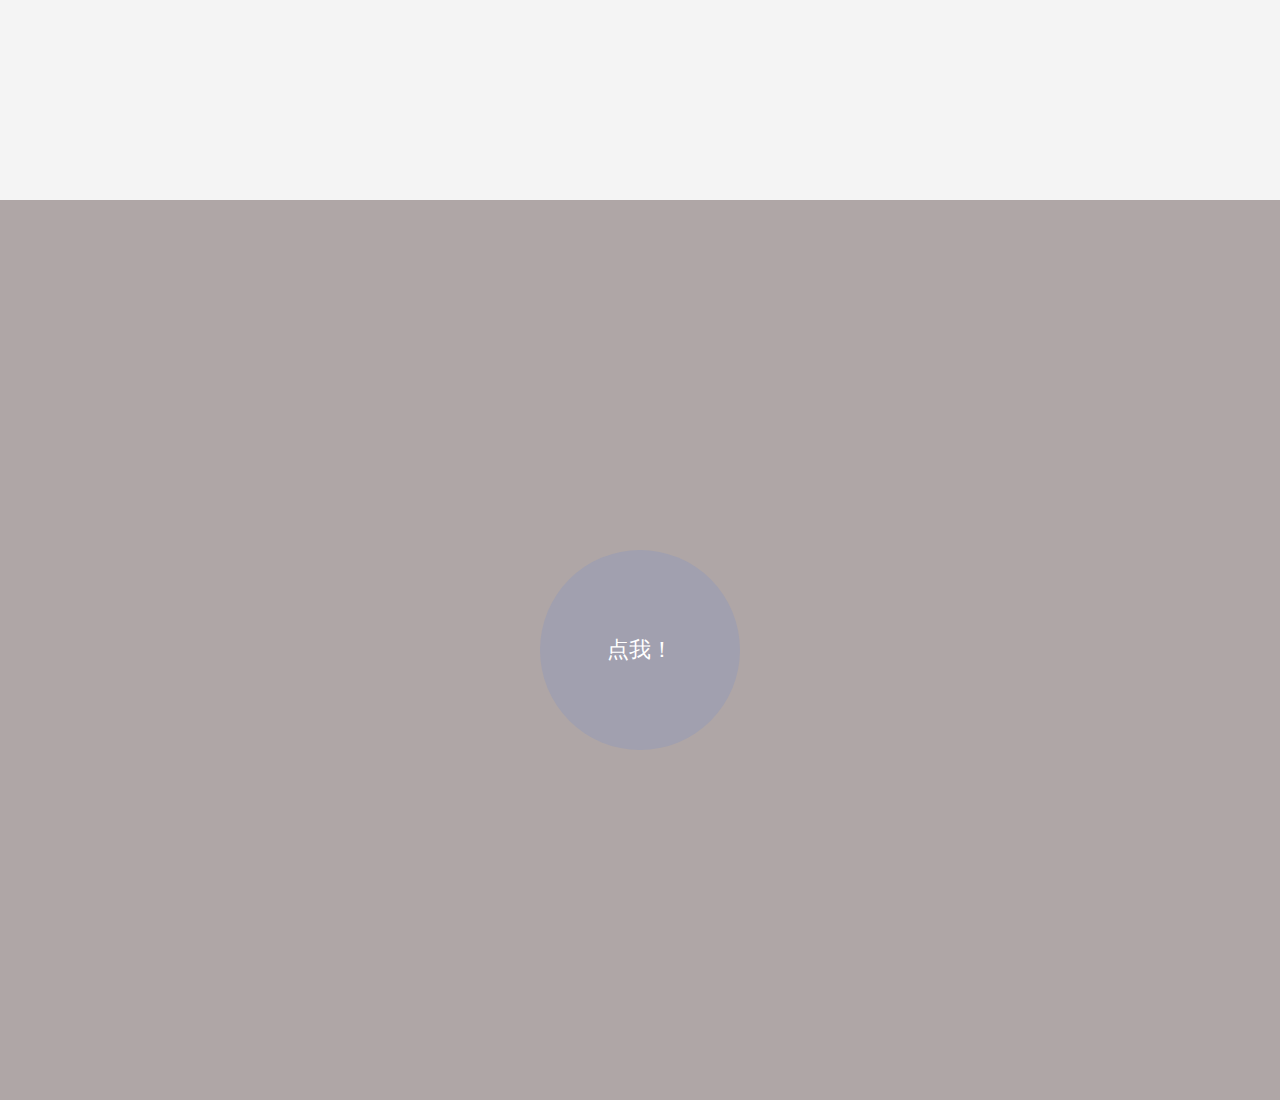
==== commit ca34014e: "哦" ====
--- a/Birthday.html
+++ b/Birthday.html
@@ -62,7 +62,7 @@
                     <source src="a.mp4" type="video/mp4"></source> 
                 </video>
             </div>
-            <div id="wodian" class="wodian" onclick="bofang()">点我呀！</div>
+            <div id="wodian" class="wodian" onclick="bofang()">点我！</div>
         </section>
     </body>
 </html>